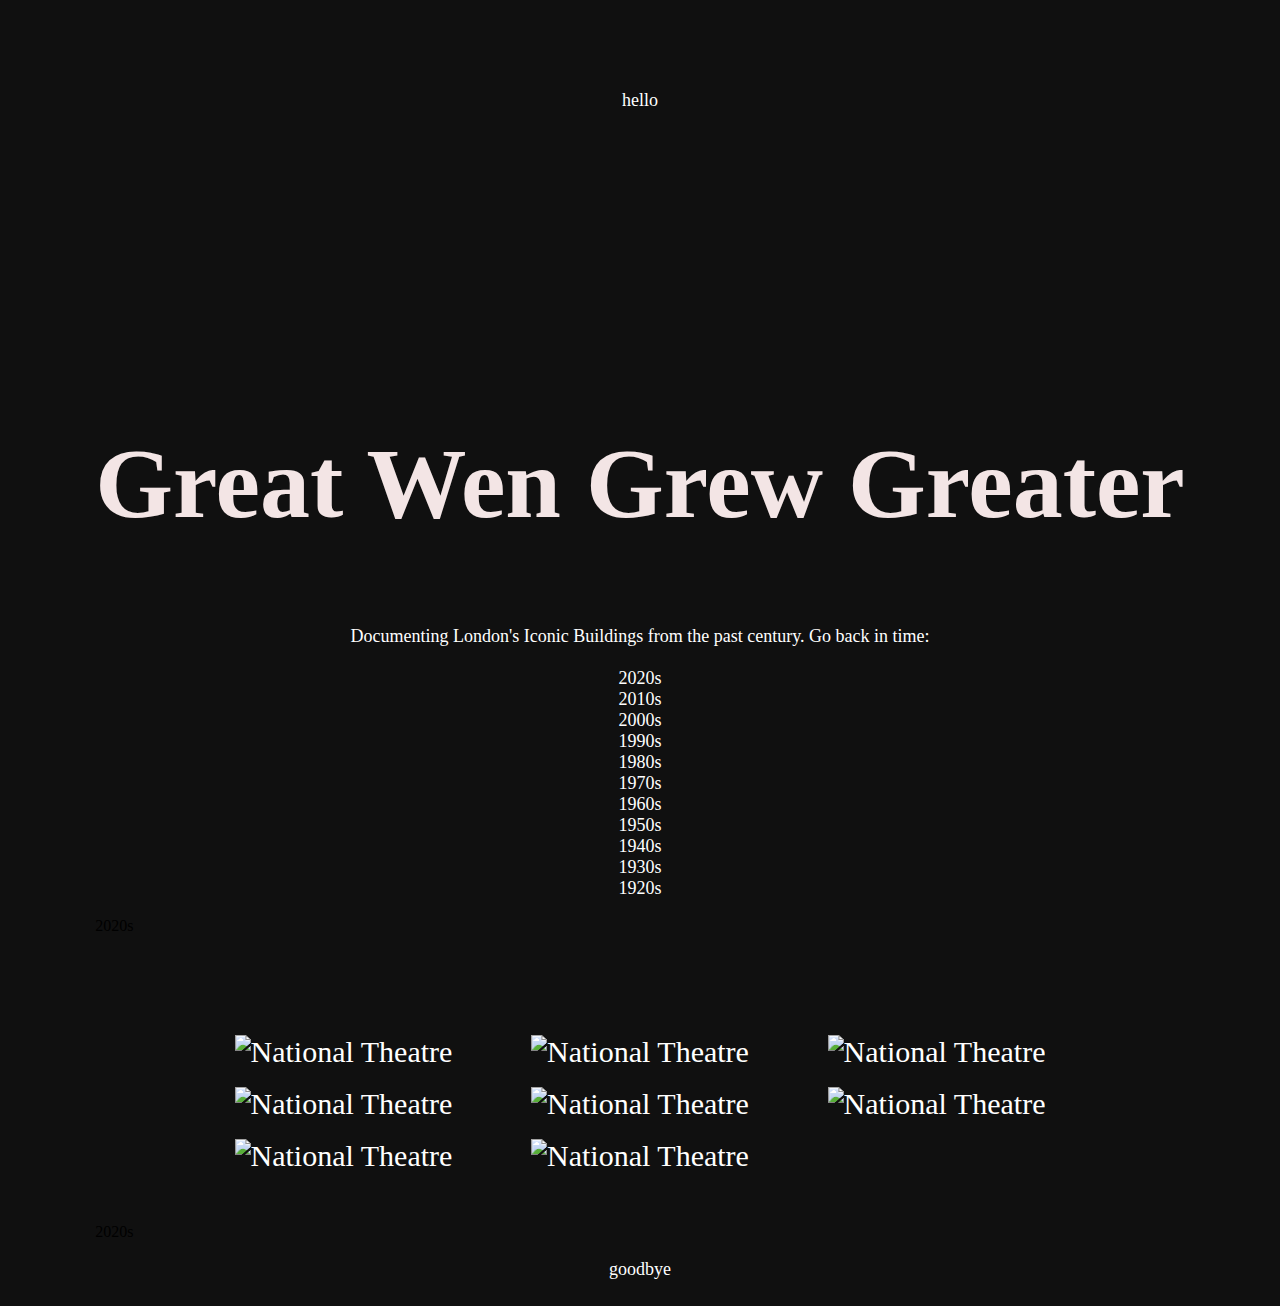
==== index.html @ 96a7c7dc "1" ====
<!DOCTYPE html>

<!-- Code -->
<html lang="en">
    <head>
        <meta charset="utf-8">
        <meta name="viewport" content="width=device-width, initial-scale=1.0">
        <title>GWGG</title>
        <link href="my-styles.css" rel="stylesheet" />
        <!--link rel="icon" href="/favicon.ico"-->
        <script src="C:\Users\kimbe\OneDrive\COMPUTATION\221013_F&C_Hobby Page\my-script.js"></script>
        <script>
            function myFunction() {
              document.getElementById("demo").innerHTML = "Paragraph changed.";
            }
        </script>
    </head>

    <header>
        <p>hello</p>
    </header>

    <body>

<!-- time -->
        <time>

        </time>

        
<!-- Heading -->
        <h1><br><br>Great Wen Grew Greater</h1>
        <p>Documenting London's Iconic Buildings from the past century.
        Go back in time: <br><br>
        <a href="#2020s">2020s</a><br>
        <a href="#2010s">2010s</a><br>
        <a href="#2000s">2000s</a><br>
        <a href="#1990s">1990s</a><br>
        <a href="#1980s">1980s</a><br>
        <a href="#1970s">1970s</a><br>
        <a href="#1960s">1960s</a><br>
        <a href="#1950s">1950s</a><br>
        <a href="#1940s">1940s</a><br>
        <a href="#1930s">1930s</a><br>
        <a href="#1920s">1920s</a></p>
            
<!-- 2020s Content -->
        <a id="2020s">2020s</a>
        <div class="building-gallery">
            <a href="https://www.dezeen.com/2014/10/06/brutalist-buildings-national-theatre-london-denys-lasdun/" target="_blank">
            <img src="https://static.dezeen.com/uploads/2014/10/National-Theatre-by-Denys-Lasdun_dezeen_468_7.jpg" alt="National Theatre" width=100%>
            </a>

            <a href="https://www.bbgreal.com/available-office/the-adelphi-john-adam-street/" target="_blank">
                <img src="https://images.loopnet.co.uk/i2/qEPAcLMzHsIhTRMl4iA9QnCvV-Ju_jMyHXHMXFx37-Q/112/image.jpg" alt="National Theatre" width=100%>
                </a>

            <a href="https://www.bbgreal.com/available-office/the-adelphi-john-adam-street/" target="_blank">
                <img src="https://www.kathmanduandbeyond.com/wp-content/uploads/2021/03/Barbican-Estate-London-Enlgand-43.jpg" alt="National Theatre" width=100%>
                </a>

            <a href="https://www.bbgreal.com/available-office/the-adelphi-john-adam-street/" target="_blank">
                <img src="https://rshp.com/assets/crops/4x3.eb64abaa.5710_n16752.jpg" alt="National Theatre" width=100%>
                </a>

            <a href="https://www.bbgreal.com/available-office/the-adelphi-john-adam-street/" target="_blank">
                <img src="https://www.themodernhouse.com/wp-content/uploads/2020/08/Rowley-Way-9-450x288.jpg" alt="National Theatre" width=100%>
                </a>

            <a href="https://www.bbgreal.com/available-office/the-adelphi-john-adam-street/" target="_blank">
                <img src="https://editphoto.net/wp-content/uploads/KingstonDrone-6-1.jpg" alt="National Theatre" width=100%>
                </a>

            <a href="https://www.bbgreal.com/available-office/the-adelphi-john-adam-street/" target="_blank">
                <img src="https://cdn.britannica.com/39/136939-050-4EFA1B8D/Tate-Modern-London.jpg" alt="National Theatre" width=100%>
                </a>

            <a href="https://www.bbgreal.com/available-office/the-adelphi-john-adam-street/" target="_blank">
                <img src="https://images.ctfassets.net/ghkmu4mofbog/2CrKgnQffIKtvtO9PAd4td/f43d8fe3ea2c0f3d514159ed2b7333ff/bloomberg_google_image.jpg?w=2000&h=1125&fl=progressive&q=50&fm=jpg" alt="National Theatre" width=100%>
                </a>

        </div>

<!-- 2020s Content -->
        <a id="2020s">2020s</a>


<!-- footer -->
        <footer>
            <p>goodbye</p>
        </footer>

    </body>
    
</html>
---- my-styles.css ----
body {
    background-color: rgb(16, 16, 16);
    min-height: 100vh; 
    display: grid;
    justify-content: center;
    align-content: start;
    padding-top: 4rem;
    border:white; border-width:50px;
  }
  
/* text configs */
  h1 {
    color: rgb(243, 229, 229);
    font-family: 'Times New Roman', Times, serif;
    font-size: 100px;
    text-align: center;
  }

  .building-gallery {
    width: 80%;
    margin: 100px auto 50px;
    display: grid;
    grid-template-columns: repeat(auto-fit, minmax(250px, 1fr));
    grid-gap: 18px;
    color: rgb(71, 89, 255);
    font-family: 'Times New Roman', Times, serif;
    font-size: 30px;
    text-align: center;
  }

  .building-gallery img{
    width: 100%;
    cursor:pointer
  }

  .building-gallery img:hover{
    transform: scale(0.95);
  }
  
  p {
    color: rgb(255, 255, 255);
    font-family: 'Times New Roman', Times, serif;
    font-size: 18px;
    text-align: center;
  }

 ol {
    color: rgb(255, 255, 255);
    font-family: s'Times New Roman', Times, serif;
    font-size: 15px;
    text-align: center;
    border:rgb(255, 255, 255)
  }

 
  /* classes */
  .description {
    background-color: tomato;
    color: white;
    border: 2px solid black;
    margin: 20px;
    padding: 20px;
  }

  /* hyperlinks */
  a:link {
    color: rgb(255, 255, 255);
    background-color: transparent;
    text-decoration: none;
  }
  
  a:visited {
    color: rgb(238, 255, 3);
    background-color: transparent;
    text-decoration: none;
  }
  
  a:hover {
    color: rgb(126, 126,126);
    background-color: transparent;
    text-decoration: underline;
  }
  
  a:active {
    color: rgb(126, 126, 126);
    background-color: transparent;
    text-decoration: underline;
  }
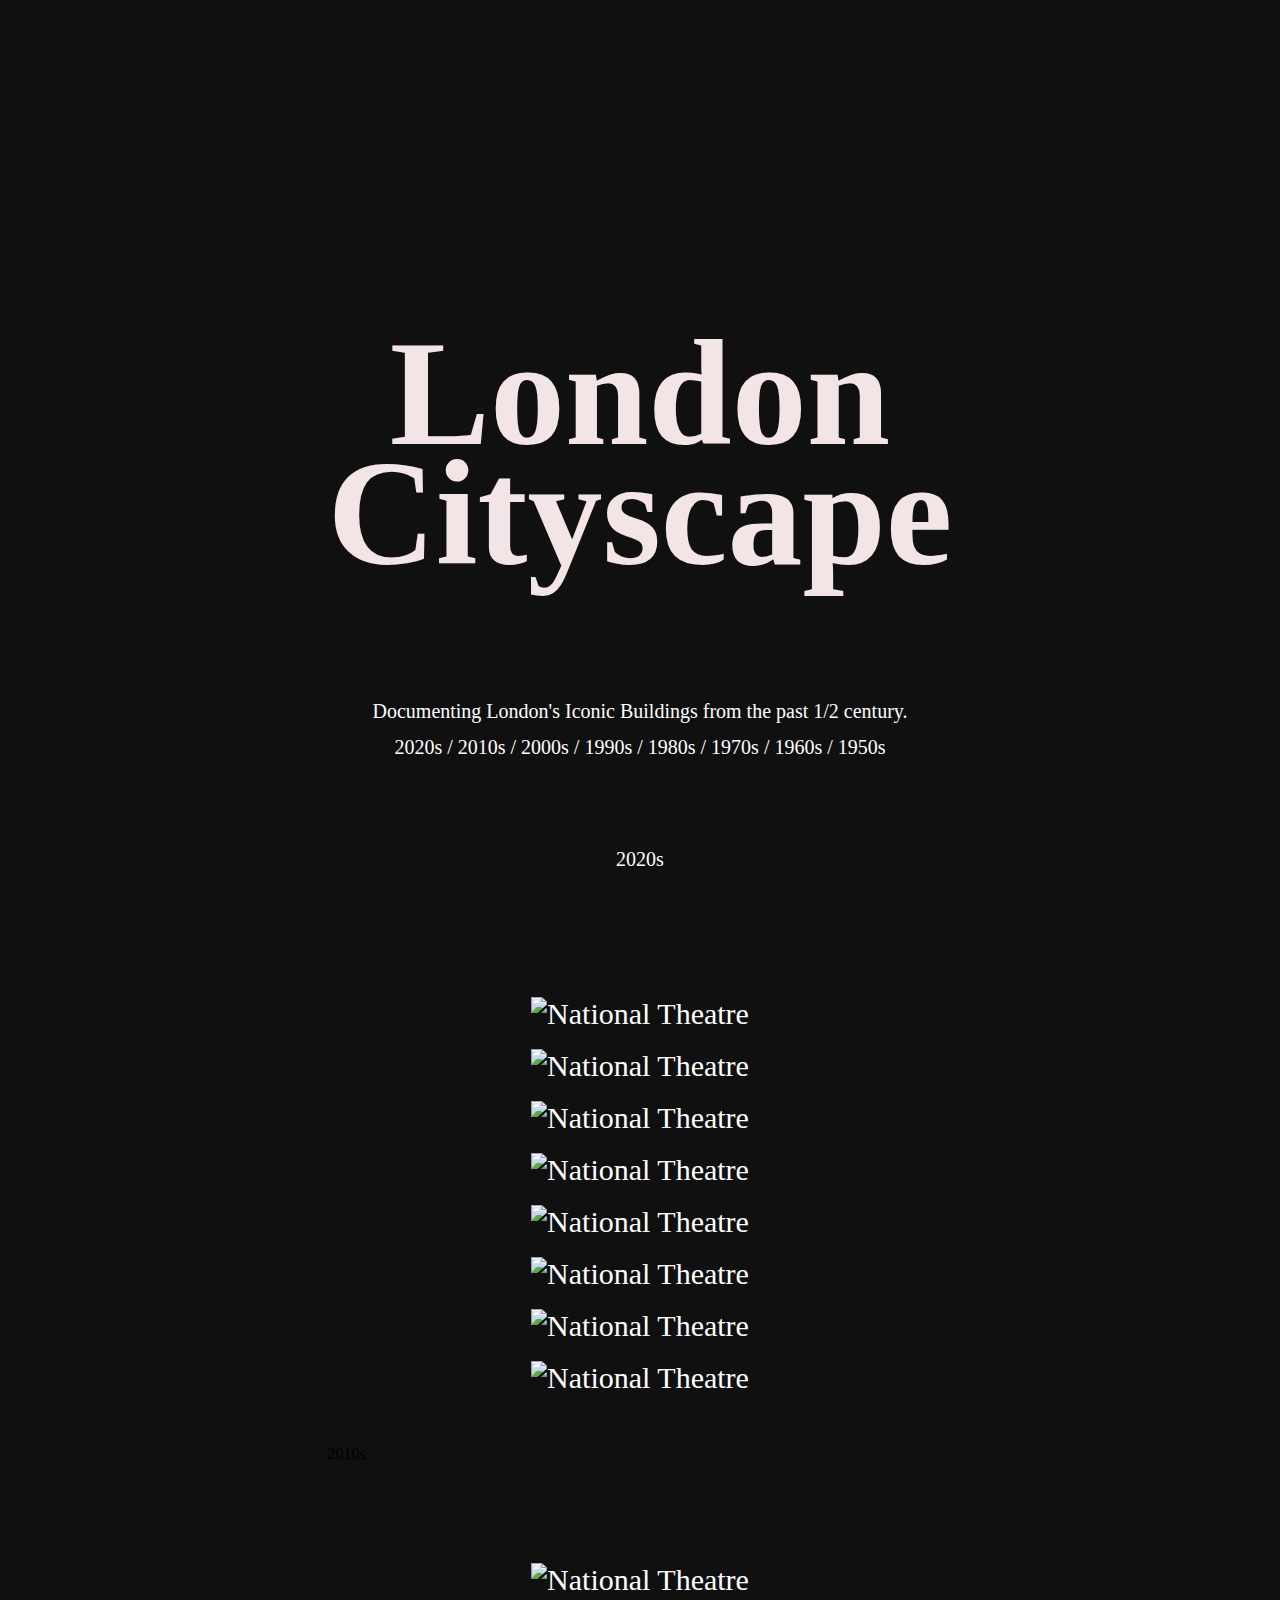
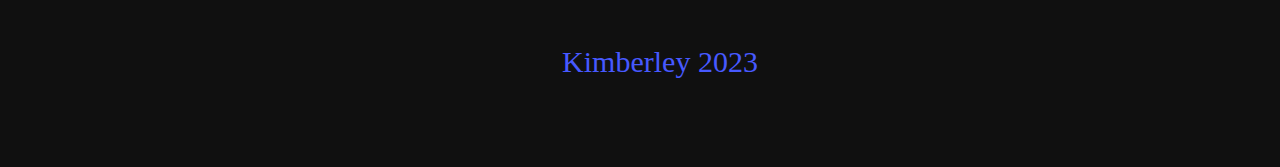
==== commit b5dc1cf0: "updates" ====
--- a/index.html
+++ b/index.html
@@ -8,44 +8,31 @@
         <title>GWGG</title>
         <link href="my-styles.css" rel="stylesheet" />
         <!--link rel="icon" href="/favicon.ico"-->
-        <script src="C:\Users\kimbe\OneDrive\COMPUTATION\221013_F&C_Hobby Page\my-script.js"></script>
-        <script>
-            function myFunction() {
-              document.getElementById("demo").innerHTML = "Paragraph changed.";
-            }
-        </script>
     </head>
-
-    <header>
-        <p>hello</p>
-    </header>
 
     <body>
 
 <!-- time -->
-        <time>
+    <div class="datetime">
+    <div class="time"></div>
+    <div class="date"></div>
+    </div>
+    </p>
 
-        </time>
-
-        
 <!-- Heading -->
-        <h1><br><br>Great Wen Grew Greater</h1>
-        <p>Documenting London's Iconic Buildings from the past century.
-        Go back in time: <br><br>
-        <a href="#2020s">2020s</a><br>
-        <a href="#2010s">2010s</a><br>
-        <a href="#2000s">2000s</a><br>
-        <a href="#1990s">1990s</a><br>
-        <a href="#1980s">1980s</a><br>
-        <a href="#1970s">1970s</a><br>
-        <a href="#1960s">1960s</a><br>
-        <a href="#1950s">1950s</a><br>
-        <a href="#1940s">1940s</a><br>
-        <a href="#1930s">1930s</a><br>
-        <a href="#1920s">1920s</a></p>
+        <h1><br>London <br>Cityscape</h1>
+        <p>Documenting London's Iconic Buildings from the past 1/2 century. <br>
+        <a href="#2020s">2020s / </a>
+        <a href="#2010s">2010s / </a>
+        <a href="#2000s">2000s / </a>
+        <a href="#1990s">1990s / </a>
+        <a href="#1980s">1980s / </a>
+        <a href="#1970s">1970s / </a>
+        <a href="#1960s">1960s / </a>
+        <a href="#1950s">1950s</a></p>
             
 <!-- 2020s Content -->
-        <a id="2020s">2020s</a>
+        <p><br><a id="2020s">2020s</a></p>
         <div class="building-gallery">
             <a href="https://www.dezeen.com/2014/10/06/brutalist-buildings-national-theatre-london-denys-lasdun/" target="_blank">
             <img src="https://static.dezeen.com/uploads/2014/10/National-Theatre-by-Denys-Lasdun_dezeen_468_7.jpg" alt="National Theatre" width=100%>
@@ -81,13 +68,19 @@
 
         </div>
 
-<!-- 2020s Content -->
-        <a id="2020s">2020s</a>
 
+<!-- 2010s Content -->
+        <p1><a id="2010s">2010s</a></p1>
+        <div class="building-gallery">
+            <a href="https://www.dezeen.com/2014/10/06/brutalist-buildings-national-theatre-london-denys-lasdun/" target="_blank">
+            <img src="https://static.dezeen.com/uploads/2014/10/National-Theatre-by-Denys-Lasdun_dezeen_468_7.jpg" alt="National Theatre" width=100%>
+            </a>
 
+        <script src="C:\Users\kimbe\Documents\GitHub\architecture-hobby-page\my-script.js"></script>
+        
 <!-- footer -->
         <footer>
-            <p>goodbye</p>
+            <ol>Kimberley 2023</ol>
         </footer>
 
     </body>
--- a/my-styles.css
+++ b/my-styles.css
@@ -12,8 +12,9 @@
   h1 {
     color: rgb(243, 229, 229);
     font-family: 'Times New Roman', Times, serif;
-    font-size: 100px;
+    font-size: 150px;
     text-align: center;
+    line-height: 80%;
   }
 
   .building-gallery {
@@ -40,16 +41,16 @@
   p {
     color: rgb(255, 255, 255);
     font-family: 'Times New Roman', Times, serif;
+    font-size: 20px;
+    text-align: center;
+    line-height: 180%
+  }
+
+  .p2 {
+    color: rgb(255, 255, 255);
+    font-family: 'Times New Roman', Times, serif;
     font-size: 18px;
     text-align: center;
-  }
-
- ol {
-    color: rgb(255, 255, 255);
-    font-family: s'Times New Roman', Times, serif;
-    font-size: 15px;
-    text-align: center;
-    border:rgb(255, 255, 255)
   }
 
  
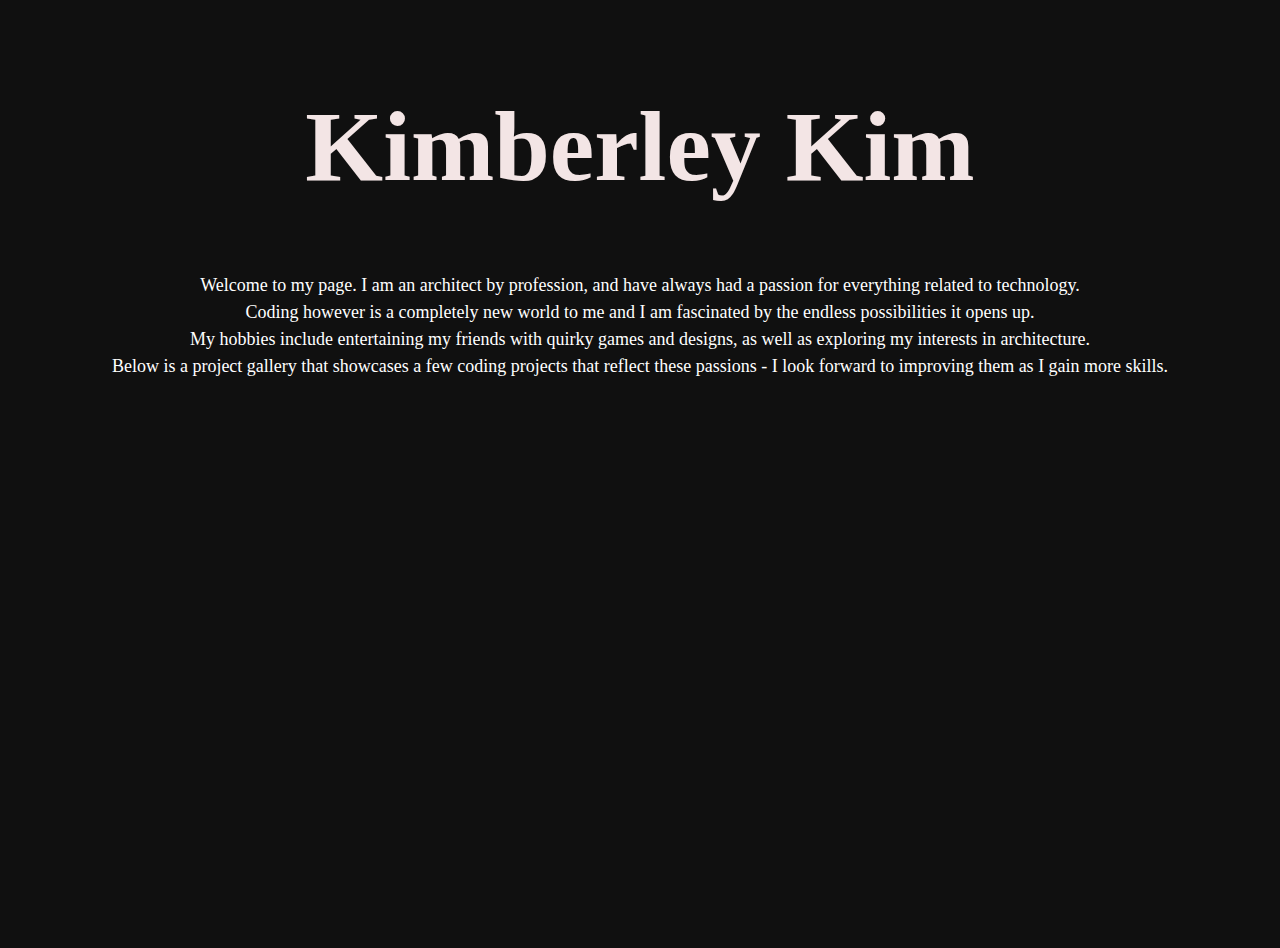
==== commit da3ca566: "new html files added" ====
--- a/index.html
+++ b/index.html
@@ -1,88 +1,28 @@
 <!DOCTYPE html>
 
-<!-- Code -->
 <html lang="en">
     <head>
         <meta charset="utf-8">
         <meta name="viewport" content="width=device-width, initial-scale=1.0">
-        <title>GWGG</title>
+        <title>kimberleykim</title>
         <link href="my-styles.css" rel="stylesheet" />
         <!--link rel="icon" href="/favicon.ico"-->
     </head>
 
     <body>
+        <h1>Kimberley Kim</h1>
+        <p>Welcome to my page. I am an architect by profession, and have always had a passion for everything related to technology. <br>
+            Coding however is a completely new world to me and I am fascinated by the endless possibilities it opens up. <br>
+            My hobbies include entertaining my friends with quirky games and designs, as well as exploring my interests in architecture. <br>
+            Below is a project gallery that showcases a few coding projects that reflect these passions - I look forward to improving them as I gain more skills. </p>
 
-<!-- time -->
-    <div class="datetime">
-    <div class="time"></div>
-    <div class="date"></div>
-    </div>
-    </p>
-
-<!-- Heading -->
-        <h1><br>London <br>Cityscape</h1>
-        <p>Documenting London's Iconic Buildings from the past 1/2 century. <br>
-        <a href="#2020s">2020s / </a>
-        <a href="#2010s">2010s / </a>
-        <a href="#2000s">2000s / </a>
-        <a href="#1990s">1990s / </a>
-        <a href="#1980s">1980s / </a>
-        <a href="#1970s">1970s / </a>
-        <a href="#1960s">1960s / </a>
-        <a href="#1950s">1950s</a></p>
-            
-<!-- 2020s Content -->
-        <p><br><a id="2020s">2020s</a></p>
-        <div class="building-gallery">
-            <a href="https://www.dezeen.com/2014/10/06/brutalist-buildings-national-theatre-london-denys-lasdun/" target="_blank">
-            <img src="https://static.dezeen.com/uploads/2014/10/National-Theatre-by-Denys-Lasdun_dezeen_468_7.jpg" alt="National Theatre" width=100%>
-            </a>
-
-            <a href="https://www.bbgreal.com/available-office/the-adelphi-john-adam-street/" target="_blank">
-                <img src="https://images.loopnet.co.uk/i2/qEPAcLMzHsIhTRMl4iA9QnCvV-Ju_jMyHXHMXFx37-Q/112/image.jpg" alt="National Theatre" width=100%>
-                </a>
-
-            <a href="https://www.bbgreal.com/available-office/the-adelphi-john-adam-street/" target="_blank">
-                <img src="https://www.kathmanduandbeyond.com/wp-content/uploads/2021/03/Barbican-Estate-London-Enlgand-43.jpg" alt="National Theatre" width=100%>
-                </a>
-
-            <a href="https://www.bbgreal.com/available-office/the-adelphi-john-adam-street/" target="_blank">
-                <img src="https://rshp.com/assets/crops/4x3.eb64abaa.5710_n16752.jpg" alt="National Theatre" width=100%>
-                </a>
-
-            <a href="https://www.bbgreal.com/available-office/the-adelphi-john-adam-street/" target="_blank">
-                <img src="https://www.themodernhouse.com/wp-content/uploads/2020/08/Rowley-Way-9-450x288.jpg" alt="National Theatre" width=100%>
-                </a>
-
-            <a href="https://www.bbgreal.com/available-office/the-adelphi-john-adam-street/" target="_blank">
-                <img src="https://editphoto.net/wp-content/uploads/KingstonDrone-6-1.jpg" alt="National Theatre" width=100%>
-                </a>
-
-            <a href="https://www.bbgreal.com/available-office/the-adelphi-john-adam-street/" target="_blank">
-                <img src="https://cdn.britannica.com/39/136939-050-4EFA1B8D/Tate-Modern-London.jpg" alt="National Theatre" width=100%>
-                </a>
-
-            <a href="https://www.bbgreal.com/available-office/the-adelphi-john-adam-street/" target="_blank">
-                <img src="https://images.ctfassets.net/ghkmu4mofbog/2CrKgnQffIKtvtO9PAd4td/f43d8fe3ea2c0f3d514159ed2b7333ff/bloomberg_google_image.jpg?w=2000&h=1125&fl=progressive&q=50&fm=jpg" alt="National Theatre" width=100%>
-                </a>
-
+        <!-- Project Gallery -->
+        <div class="box">
+            <div><a href="hobbypage.html" target="_blank"><img scr="images/PJ01.png"></a></div>
+            <div><a href="monkeydodge.html" target="_blank"><img scr="images/PJ02_static.jpg"></a></div>
+            <div><a href="moreaboutkimberley.html" target="_blank"><img scr="images/PJ03_static.jpg"></a></div>
+            </div>
         </div>
 
+        
 
-<!-- 2010s Content -->
-        <p1><a id="2010s">2010s</a></p1>
-        <div class="building-gallery">
-            <a href="https://www.dezeen.com/2014/10/06/brutalist-buildings-national-theatre-london-denys-lasdun/" target="_blank">
-            <img src="https://static.dezeen.com/uploads/2014/10/National-Theatre-by-Denys-Lasdun_dezeen_468_7.jpg" alt="National Theatre" width=100%>
-            </a>
-
-        <script src="C:\Users\kimbe\Documents\GitHub\architecture-hobby-page\my-script.js"></script>
-        
-<!-- footer -->
-        <footer>
-            <ol>Kimberley 2023</ol>
-        </footer>
-
-    </body>
-    
-</html>--- a/my-styles.css
+++ b/my-styles.css
@@ -4,15 +4,14 @@
     display: grid;
     justify-content: center;
     align-content: start;
-    padding-top: 4rem;
-    border:white; border-width:50px;
+    padding-top: 2rem;
   }
   
 /* text configs */
   h1 {
     color: rgb(243, 229, 229);
     font-family: 'Times New Roman', Times, serif;
-    font-size: 150px;
+    font-size: 100px;
     text-align: center;
     line-height: 80%;
   }
@@ -41,9 +40,9 @@
   p {
     color: rgb(255, 255, 255);
     font-family: 'Times New Roman', Times, serif;
-    font-size: 20px;
+    font-size: 18px;
     text-align: center;
-    line-height: 180%
+    line-height: 150%
   }
 
   .p2 {
@@ -63,7 +62,19 @@
     padding: 20px;
   }
 
-  /* hyperlinks */
+  /* Project Gallery Flexbox */
+  .box {
+    display:flex;
+    align-items: center;
+    justify-content: center;
+    height: 200px;
+    flex-wrap: wrap;
+    flex-flow: row wrap;
+    row-gap: 10px;
+    column-gap: 10em;
+  }
+
+  /* Hyperlinks */
   a:link {
     color: rgb(255, 255, 255);
     background-color: transparent;
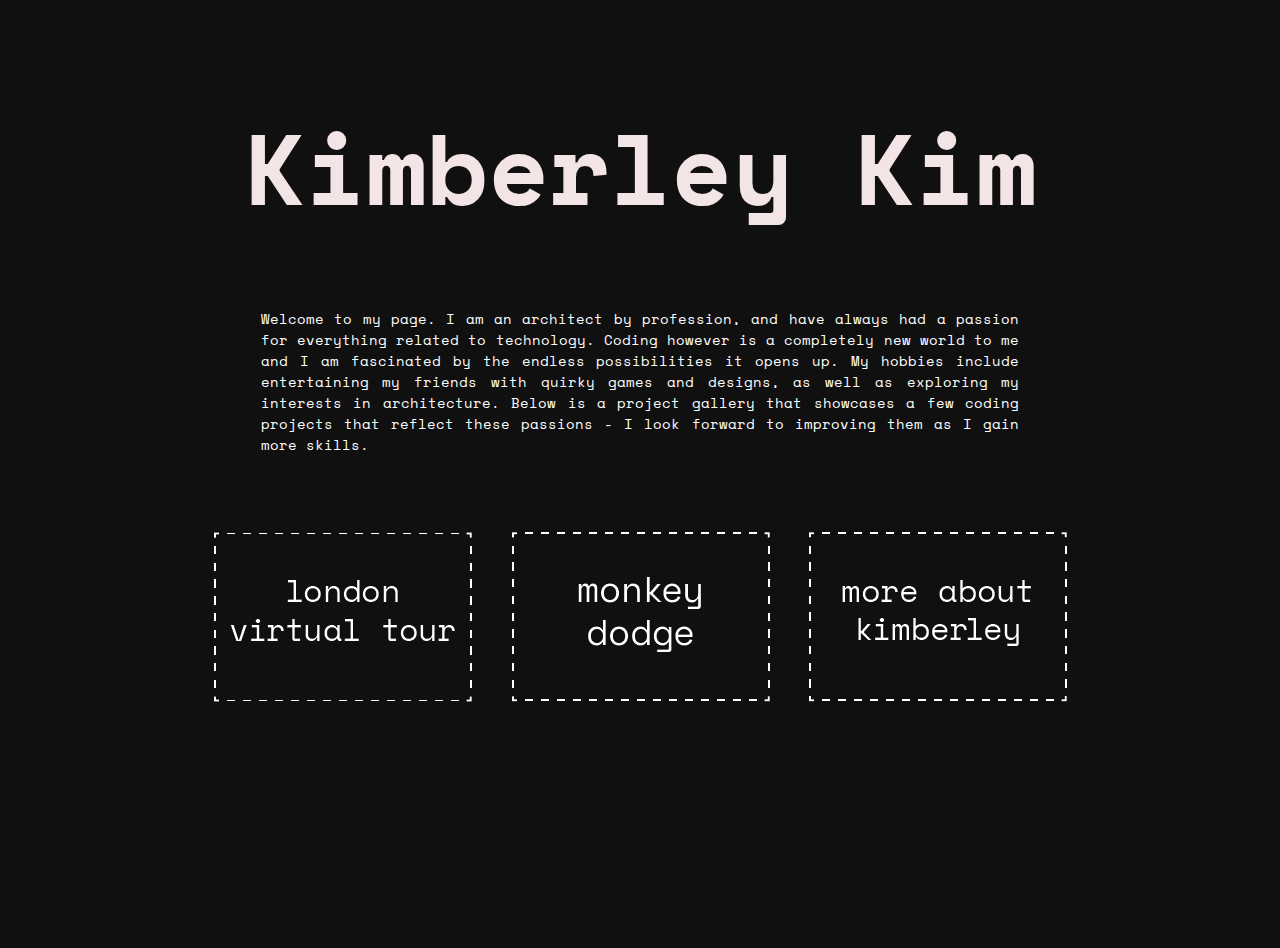
==== commit b293a935: "230114 updates" ====
--- a/index.html
+++ b/index.html
@@ -7,22 +7,52 @@
         <title>kimberleykim</title>
         <link href="my-styles.css" rel="stylesheet" />
         <!--link rel="icon" href="/favicon.ico"-->
+        <link rel="preconnect" href="https://fonts.googleapis.com">
+        <link rel="preconnect" href="https://fonts.gstatic.com" crossorigin>
+        <link href="https://fonts.googleapis.com/css2?family=Space+Mono:ital,wght@0,400;0,700;1,400;1,700&display=swap" rel="stylesheet">
     </head>
 
     <body>
         <h1>Kimberley Kim</h1>
-        <p>Welcome to my page. I am an architect by profession, and have always had a passion for everything related to technology. <br>
-            Coding however is a completely new world to me and I am fascinated by the endless possibilities it opens up. <br>
-            My hobbies include entertaining my friends with quirky games and designs, as well as exploring my interests in architecture. <br>
-            Below is a project gallery that showcases a few coding projects that reflect these passions - I look forward to improving them as I gain more skills. </p>
+        <p>Welcome to my page. I am an architect by profession, and have always had a passion for everything related to technology.
+            Coding however is a completely new world to me and I am fascinated by the endless possibilities it opens up.
+            My hobbies include entertaining my friends with quirky games and designs, as well as exploring my interests in architecture.
+            Below is a project gallery that showcases a few coding projects that reflect these passions - I look forward to improving them as I gain more skills. </p?
 
         <!-- Project Gallery -->
-        <div class="box">
-            <div><a href="hobbypage.html" target="_blank"><img scr="images/PJ01.png"></a></div>
-            <div><a href="monkeydodge.html" target="_blank"><img scr="images/PJ02_static.jpg"></a></div>
-            <div><a href="moreaboutkimberley.html" target="_blank"><img scr="images/PJ03_static.jpg"></a></div>
+        <div class="project-gallery">
+            <div class="project">
+                <div class="projecthobby">
+                <a href="hobbypage.html" target="_blank">
+                <img src="images/PJ-04.png">
+                <img src="images/PJ-03.png" class="hover_img"></a></div></div>
+            
+            <div class="project">
+                <div class="projectmonkey">
+                <a href="monkeydodge.html" target="_blank">
+                <img src="images/PJ-02.png">
+                <img src="images/PJ-01.png" class="hover_img"></a></div></div>
+
+            <div class="project">
+                <div class="projectabout">
+                <a href="moreaboutkimberley.html" target="_blank">
+                <img src="images/PJ-06.png">
+                <img src="images/PJ-05.png" class="hover_img"></a></div></div>
+
+        </div>
+
+    
+        <footer>
+        <!-- time -->
+        <p><div class="datetime">
+            <div class="time"></div>
+            <div class="date"></div>
             </div>
-        </div>
+            </p>
+
+            <script src="C:\Users\kimbe\Documents\GitHub\architecture-hobby-page\my-script.js"></script>
+            
+        </footer>
 
         
 
--- a/my-styles.css
+++ b/my-styles.css
@@ -7,15 +7,105 @@
     padding-top: 2rem;
   }
   
-/* text configs */
+/* Text Configs */
   h1 {
     color: rgb(243, 229, 229);
-    font-family: 'Times New Roman', Times, serif;
+    font-family: 'Space Mono', monospace;
     font-size: 100px;
     text-align: center;
-    line-height: 80%;
+    line-height: 120%;
   }
 
+  p {
+    color: rgb(255, 255, 255);
+    font-family: 'Space Mono', monospace;
+    font-size: 14px;
+    text-align: center;
+    line-height: 150%;
+    padding-left: 20%;
+    padding-right: 20%;
+    text-align: justify;
+    display:block
+  }
+
+  .p2 {
+    color: rgb(255, 255, 255);
+    font-family: 'Space Mono', monospace;
+    font-size: 18px;
+    text-align: center;
+  }
+
+  .description {
+    background-color: tomato;
+    color: white;
+    border: 2px solid black;
+    margin: 20px;
+    padding: 20px;
+  }
+
+  
+  /* Hyperlink Settings */
+  a:link {
+      color: rgb(255, 255, 255);
+      background-color: transparent;
+      text-decoration: none;
+    }
+    
+  a:visited {
+      color: rgb(255, 238, 0);
+      background-color: transparent;
+      text-decoration: none;
+    }
+    
+  a:hover {
+      color: rgb(126, 126,126);
+      background-color: transparent;
+      text-decoration: underline;
+    }
+    
+  a:active {
+      color: rgb(126, 126, 126);
+      background-color: transparent;
+      text-decoration: underline;
+    } 
+
+  /* Project Gallery Flexbox */
+  .project-gallery {
+    display:flex;
+    align-items: center;
+    justify-content: center;
+    height: 300px;
+    flex-wrap: wrap;
+    flex-flow: row wrap;
+    row-gap: 10px;
+    column-gap: 0.8em;
+  }
+
+  .project:hover {
+    transform: translateY(0px);
+  }
+
+  .hover_img {
+    position: absolute;
+    top: 0;
+    left: 0;
+    display: none;
+    }
+
+  .projecthobby:hover .hover_img {
+    display: inline;
+  }
+  
+  .projectmonkey:hover .hover_img {
+    display: inline;
+  }
+
+  .projectabout:hover .hover_img {
+    display: inline;
+  }
+
+
+  /* London Virtual Tour */
   .building-gallery {
     width: 80%;
     margin: 100px auto 50px;
@@ -23,7 +113,7 @@
     grid-template-columns: repeat(auto-fit, minmax(250px, 1fr));
     grid-gap: 18px;
     color: rgb(71, 89, 255);
-    font-family: 'Times New Roman', Times, serif;
+    font-family: 'Space Mono', monospace;
     font-size: 30px;
     text-align: center;
   }
@@ -35,68 +125,6 @@
 
   .building-gallery img:hover{
     transform: scale(0.95);
-  }
-  
-  p {
-    color: rgb(255, 255, 255);
-    font-family: 'Times New Roman', Times, serif;
-    font-size: 18px;
-    text-align: center;
-    line-height: 150%
-  }
-
-  .p2 {
-    color: rgb(255, 255, 255);
-    font-family: 'Times New Roman', Times, serif;
-    font-size: 18px;
-    text-align: center;
-  }
-
- 
-  /* classes */
-  .description {
-    background-color: tomato;
-    color: white;
-    border: 2px solid black;
-    margin: 20px;
-    padding: 20px;
-  }
-
-  /* Project Gallery Flexbox */
-  .box {
-    display:flex;
-    align-items: center;
-    justify-content: center;
-    height: 200px;
-    flex-wrap: wrap;
-    flex-flow: row wrap;
-    row-gap: 10px;
-    column-gap: 10em;
-  }
-
-  /* Hyperlinks */
-  a:link {
-    color: rgb(255, 255, 255);
-    background-color: transparent;
-    text-decoration: none;
-  }
-  
-  a:visited {
-    color: rgb(238, 255, 3);
-    background-color: transparent;
-    text-decoration: none;
-  }
-  
-  a:hover {
-    color: rgb(126, 126,126);
-    background-color: transparent;
-    text-decoration: underline;
-  }
-  
-  a:active {
-    color: rgb(126, 126, 126);
-    background-color: transparent;
-    text-decoration: underline;
-  } 
+  }  
 
   
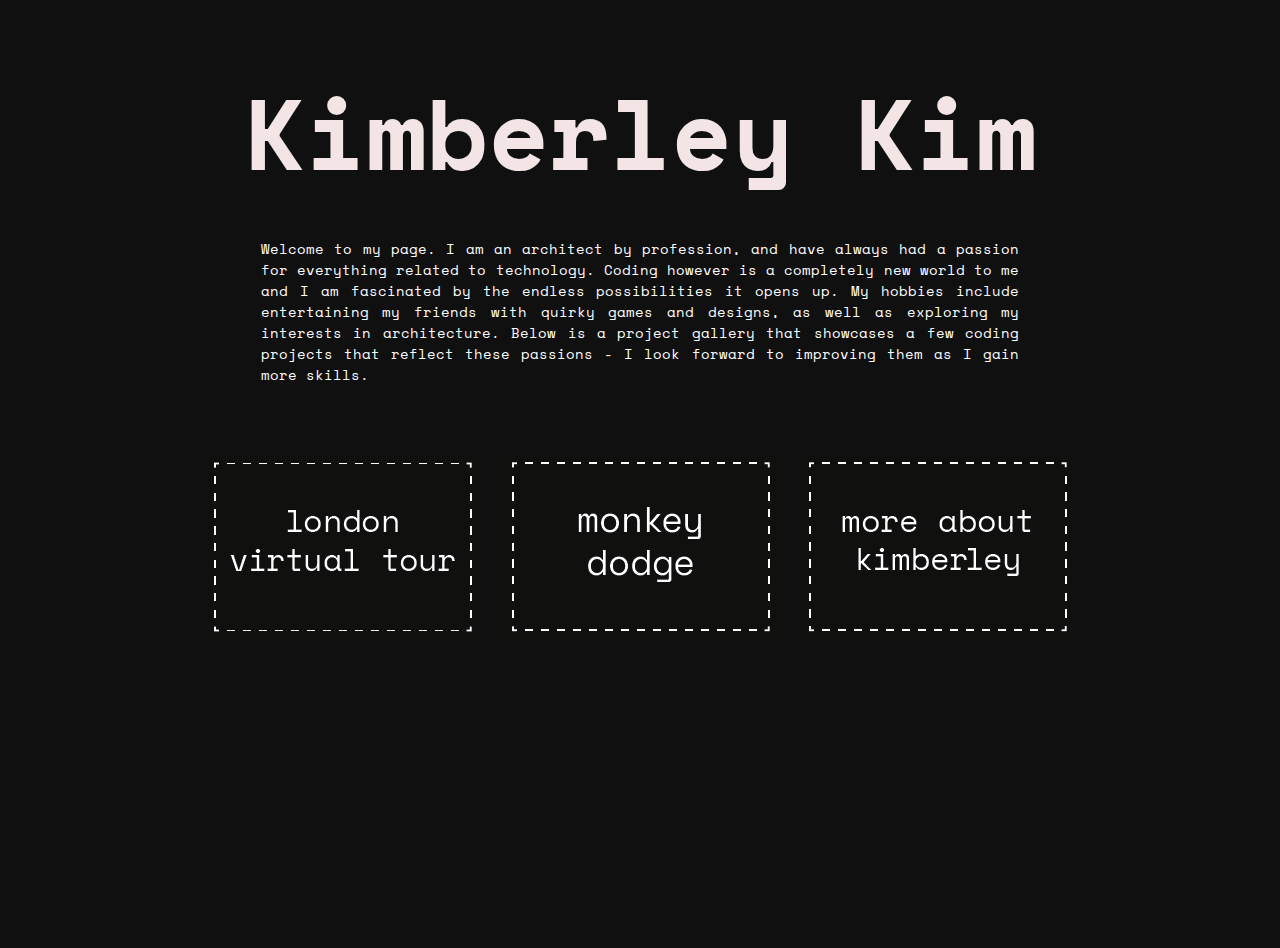
==== commit 1cfb3c39: "media query test" ====
--- a/index.html
+++ b/index.html
@@ -17,25 +17,25 @@
         <p>Welcome to my page. I am an architect by profession, and have always had a passion for everything related to technology.
             Coding however is a completely new world to me and I am fascinated by the endless possibilities it opens up.
             My hobbies include entertaining my friends with quirky games and designs, as well as exploring my interests in architecture.
-            Below is a project gallery that showcases a few coding projects that reflect these passions - I look forward to improving them as I gain more skills. </p?
+            Below is a project gallery that showcases a few coding projects that reflect these passions - I look forward to improving them as I gain more skills. </p>
 
         <!-- Project Gallery -->
         <div class="project-gallery">
             <div class="project">
                 <div class="projecthobby">
-                <a href="hobbypage.html" target="_blank">
+                <a href="hobbypage.html" target="_self">
                 <img src="images/PJ-04.png">
                 <img src="images/PJ-03.png" class="hover_img"></a></div></div>
             
             <div class="project">
                 <div class="projectmonkey">
-                <a href="monkeydodge.html" target="_blank">
+                <a href="monkeydodge.html" target="_self">
                 <img src="images/PJ-02.png">
                 <img src="images/PJ-01.png" class="hover_img"></a></div></div>
 
             <div class="project">
                 <div class="projectabout">
-                <a href="moreaboutkimberley.html" target="_blank">
+                <a href="moreaboutkimberley.html" target="_self">
                 <img src="images/PJ-06.png">
                 <img src="images/PJ-05.png" class="hover_img"></a></div></div>
 
--- a/my-styles.css
+++ b/my-styles.css
@@ -13,7 +13,7 @@
     font-family: 'Space Mono', monospace;
     font-size: 100px;
     text-align: center;
-    line-height: 120%;
+    line-height: 50%;
   }
 
   p {
@@ -127,4 +127,9 @@
     transform: scale(0.95);
   }  
 
-  
+  /* Media Queries */
+  @media (max-width: 480px) {
+    h1 {
+      font-size: 60px;
+    }
+  }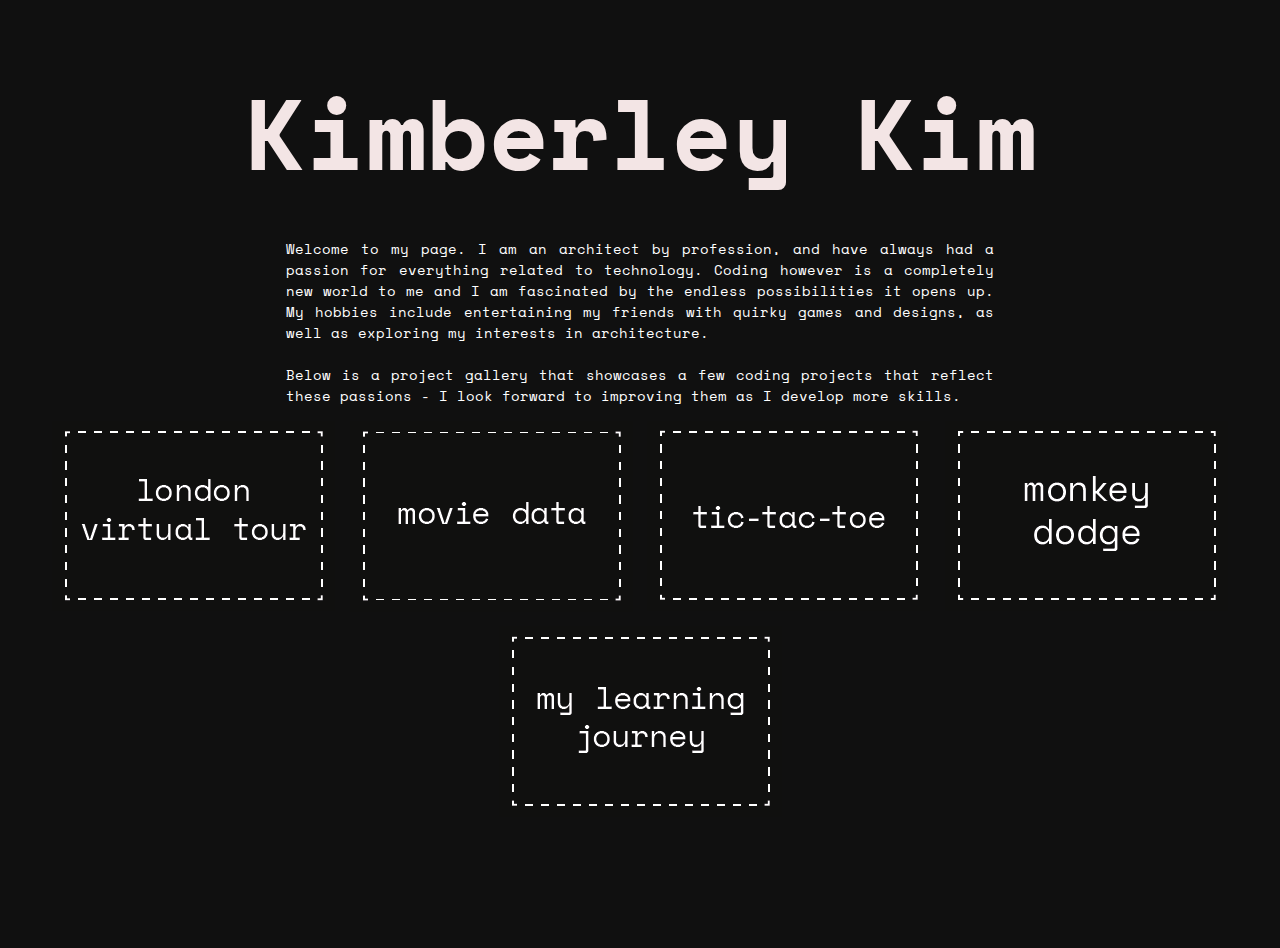
==== commit c4c0e856: "new html pages" ====
--- a/index.html
+++ b/index.html
@@ -16,28 +16,40 @@
         <h1>Kimberley Kim</h1>
         <p>Welcome to my page. I am an architect by profession, and have always had a passion for everything related to technology.
             Coding however is a completely new world to me and I am fascinated by the endless possibilities it opens up.
-            My hobbies include entertaining my friends with quirky games and designs, as well as exploring my interests in architecture.
-            Below is a project gallery that showcases a few coding projects that reflect these passions - I look forward to improving them as I gain more skills. </p>
+            My hobbies include entertaining my friends with quirky games and designs, as well as exploring my interests in architecture.<br><br>
+            Below is a project gallery that showcases a few coding projects that reflect these passions - I look forward to improving them as I develop more skills. </p>
 
         <!-- Project Gallery -->
         <div class="project-gallery">
             <div class="project">
                 <div class="projecthobby">
                 <a href="hobbypage.html" target="_self">
+                <img src="images/PJ-02.png">
+                <img src="images/PJ-01.png" class="hover_img"></a></div></div>
+
+            <div class="project">
+                <div class="projectmoviedata">
+                <a href="moviedata.html" target="_self">
                 <img src="images/PJ-04.png">
                 <img src="images/PJ-03.png" class="hover_img"></a></div></div>
+
+            <div class="project">
+                <div class="projecttictactoe">
+                <a href="tictactoe.html" target="_self">
+                <img src="images/PJ-06.png">
+                <img src="images/PJ-05.png" class="hover_img"></a></div></div>
             
             <div class="project">
                 <div class="projectmonkey">
                 <a href="monkeydodge.html" target="_self">
-                <img src="images/PJ-02.png">
-                <img src="images/PJ-01.png" class="hover_img"></a></div></div>
+                <img src="images/PJ-08.png">
+                <img src="images/PJ-07.png" class="hover_img"></a></div></div>
 
             <div class="project">
-                <div class="projectabout">
-                <a href="moreaboutkimberley.html" target="_self">
-                <img src="images/PJ-06.png">
-                <img src="images/PJ-05.png" class="hover_img"></a></div></div>
+                <div class="projectlearning">
+                <a href="learningjourney.html" target="_self">
+                <img src="images/PJ-12.png">
+                <img src="images/PJ-01.png" class="hover_img"></a></div></div>
 
         </div>
 
--- a/my-styles.css
+++ b/my-styles.css
@@ -22,8 +22,8 @@
     font-size: 14px;
     text-align: center;
     line-height: 150%;
-    padding-left: 20%;
-    padding-right: 20%;
+    padding-left: 22%;
+    padding-right: 22%;
     text-align: justify;
     display:block
   }
@@ -33,6 +33,11 @@
     font-family: 'Space Mono', monospace;
     font-size: 18px;
     text-align: center;
+    line-height: 150%;
+    padding-left: 22%;
+    padding-right: 22%;
+    text-align: justify;
+    display:block
   }
 
   .description {
@@ -130,6 +135,6 @@
   /* Media Queries */
   @media (max-width: 480px) {
     h1 {
-      font-size: 60px;
+      font-size: 50px;
     }
   }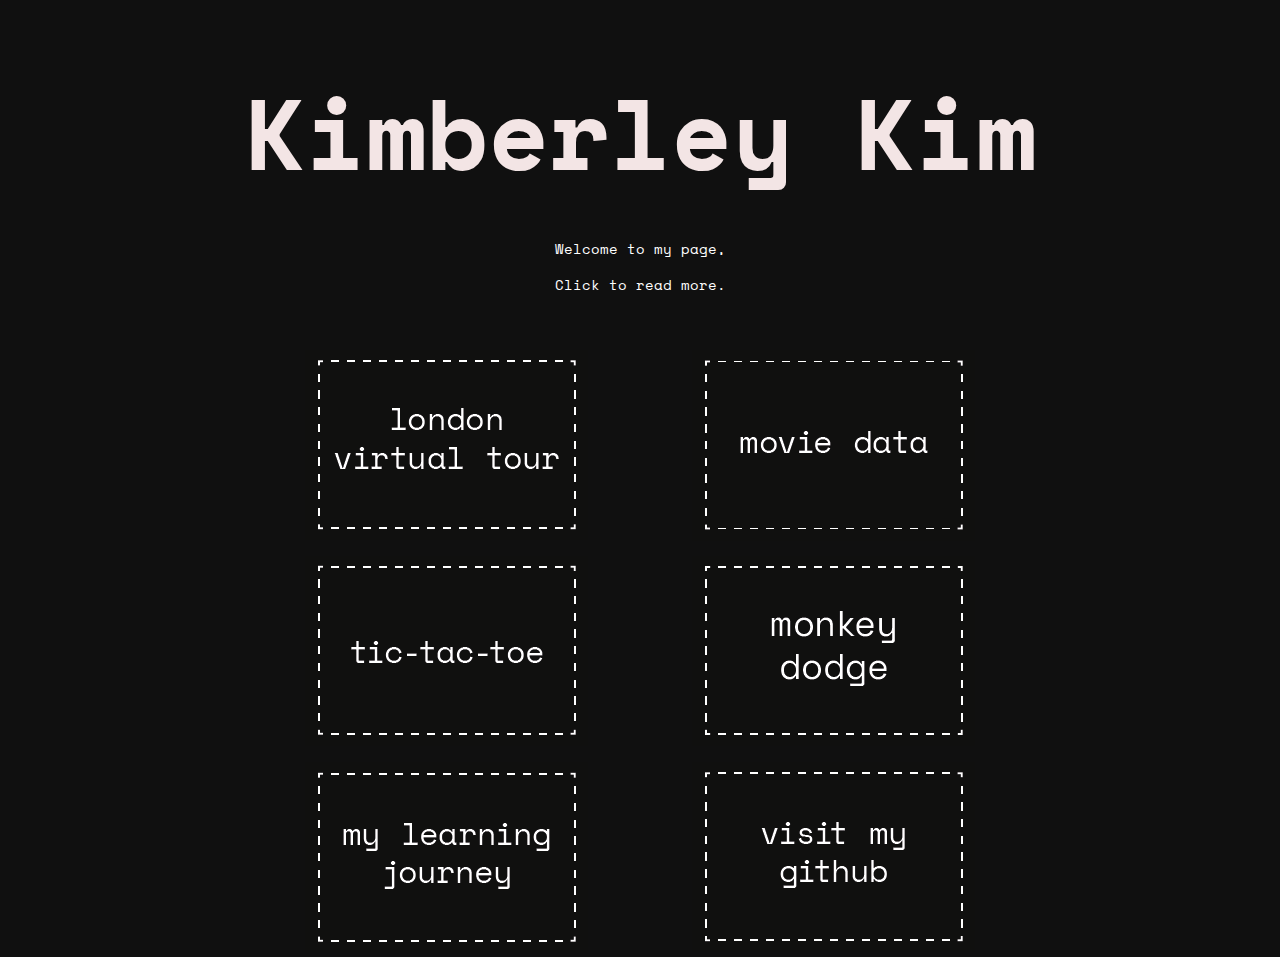
==== commit edb060de: "read more function" ====
--- a/index.html
+++ b/index.html
@@ -14,10 +14,14 @@
 
     <body>
         <h1>Kimberley Kim</h1>
-        <p>Welcome to my page. I am an architect by profession, and have always had a passion for everything related to technology.
+        <p class="intro">Welcome to my page,
+        <span class="intromore">
+        I am an architect by profession, and have always had a passion for everything related to technology.
             Coding however is a completely new world to me and I am fascinated by the endless possibilities it opens up.
             My hobbies include entertaining my friends with quirky games and designs, as well as exploring my interests in architecture.<br><br>
-            Below is a project gallery that showcases a few coding projects that reflect these passions - I look forward to improving them as I develop more skills. </p>
+            Below is a project gallery that showcases a few coding projects that reflect these passions - I look forward to improving them as I develop more skills. </span></p>
+            <button class="readmorebutton">Click to read more. </button>
+            <br><br><br>
 
         <!-- Project Gallery -->
         <div class="project-gallery">
@@ -49,7 +53,13 @@
                 <div class="projectlearning">
                 <a href="learningjourney.html" target="_self">
                 <img src="images/PJ-12.png">
-                <img src="images/PJ-01.png" class="hover_img"></a></div></div>
+                <img src="images/PJ-09.png" class="hover_img"></a></div></div>
+
+            <div class="project">
+                <div class="projectgithub">
+                <a href="https://github.com/kimberleyl" target="_self">
+                <img src="images/PJ-14.png">
+                <img src="images/PJ-13.png" class="hover_img"></a></div></div>
 
         </div>
 
@@ -62,7 +72,7 @@
             </div>
             </p>
 
-            <script src="C:\Users\kimbe\Documents\GitHub\architecture-hobby-page\my-script.js"></script>
+            <script src="C:\Users\kimbe\Documents\GitHub\projectgallery\my-script.js"></script>
             
         </footer>
 
--- a/my-styles.css
+++ b/my-styles.css
@@ -20,32 +20,23 @@
     color: rgb(255, 255, 255);
     font-family: 'Space Mono', monospace;
     font-size: 14px;
-    text-align: center;
-    line-height: 150%;
-    padding-left: 22%;
-    padding-right: 22%;
+    text-align: left;
+    line-height: 150%;
+    padding-left: 30%;
+    padding-right: 30%;
     text-align: justify;
     display:block
   }
 
-  .p2 {
-    color: rgb(255, 255, 255);
-    font-family: 'Space Mono', monospace;
-    font-size: 18px;
-    text-align: center;
-    line-height: 150%;
-    padding-left: 22%;
-    padding-right: 22%;
-    text-align: justify;
-    display:block
-  }
-
-  .description {
-    background-color: tomato;
-    color: white;
-    border: 2px solid black;
-    margin: 20px;
-    padding: 20px;
+  hr {
+    display: block;
+    width:40%;
+    color: rgb(255, 255, 255);
+    margin-top: 0.5em;
+    margin-bottom: 0.5em;
+    margin-left: auto;
+    margin-right: auto;
+    border-width: 1px;
   }
 
   
@@ -74,16 +65,62 @@
       text-decoration: underline;
     } 
 
+
+  /* Introduction Read More */
+  .intro {
+    color: rgb(255, 255, 255);
+    font-family: 'Space Mono', monospace;
+    font-size: 14px;
+    text-align: center;
+    line-height: 150%;
+    padding-left: 30%;
+    padding-right: 30%;
+    display:block 
+  }
+  
+  .intromore {
+    display: none;
+  }
+
+  .readmorebutton {
+    background-color: rgb(16, 16, 16);
+    border: 0px solid black;
+    color: rgb(255, 255, 255);
+    font-family: 'Space Mono', monospace;
+    font-size: 14px;
+    cursor: pointer;
+  }
+
+  .readmorebutton:hover {
+    color: rgb(255, 238, 0);
+  }
+
+  .text.showmore.intromore{
+    display: inline;
+  }
+
+  /* Date Element */
+  .datetime {
+    color: rgb(255, 255, 255);
+    font-family: 'Space Mono', monospace;
+    font-size: 14px;
+    text-align: center;
+    line-height: 150%;
+    padding-left: 30%;
+    padding-right: 30%;
+    display:block 
+  }
+
   /* Project Gallery Flexbox */
   .project-gallery {
     display:flex;
+    padding: 0px 250px 0px 250px;
     align-items: center;
-    justify-content: center;
-    height: 300px;
+    justify-content: space-around;
+    height: 250px;
     flex-wrap: wrap;
     flex-flow: row wrap;
-    row-gap: 10px;
-    column-gap: 0.8em;
+    gap: 10px;
   }
 
   .project:hover {
@@ -101,11 +138,23 @@
     display: inline;
   }
   
+  .projectmoviedata:hover .hover_img {
+    display: inline;
+  }
+
+  .projecttictactoe:hover .hover_img {
+    display: inline;
+  }
+
   .projectmonkey:hover .hover_img {
     display: inline;
   }
-
-  .projectabout:hover .hover_img {
+  
+  .projectlearning:hover .hover_img {
+    display: inline;
+  }
+
+  .projectgithub:hover .hover_img {
     display: inline;
   }
 
@@ -132,7 +181,21 @@
     transform: scale(0.95);
   }  
 
-  /* Media Queries */
+   /* Learning Log */
+   .codesnippet {
+    color:rgb(126, 126,126);
+    font-family: 'Space Mono', monospace;
+    font-size: 14px;
+    text-align: left;
+    text-align: justify;
+    line-height: 150%;
+    padding-left: 30%;
+    padding-right: 30%;
+    display:block 
+   }
+   
+   
+   /* Media Queries */
   @media (max-width: 480px) {
     h1 {
       font-size: 50px;
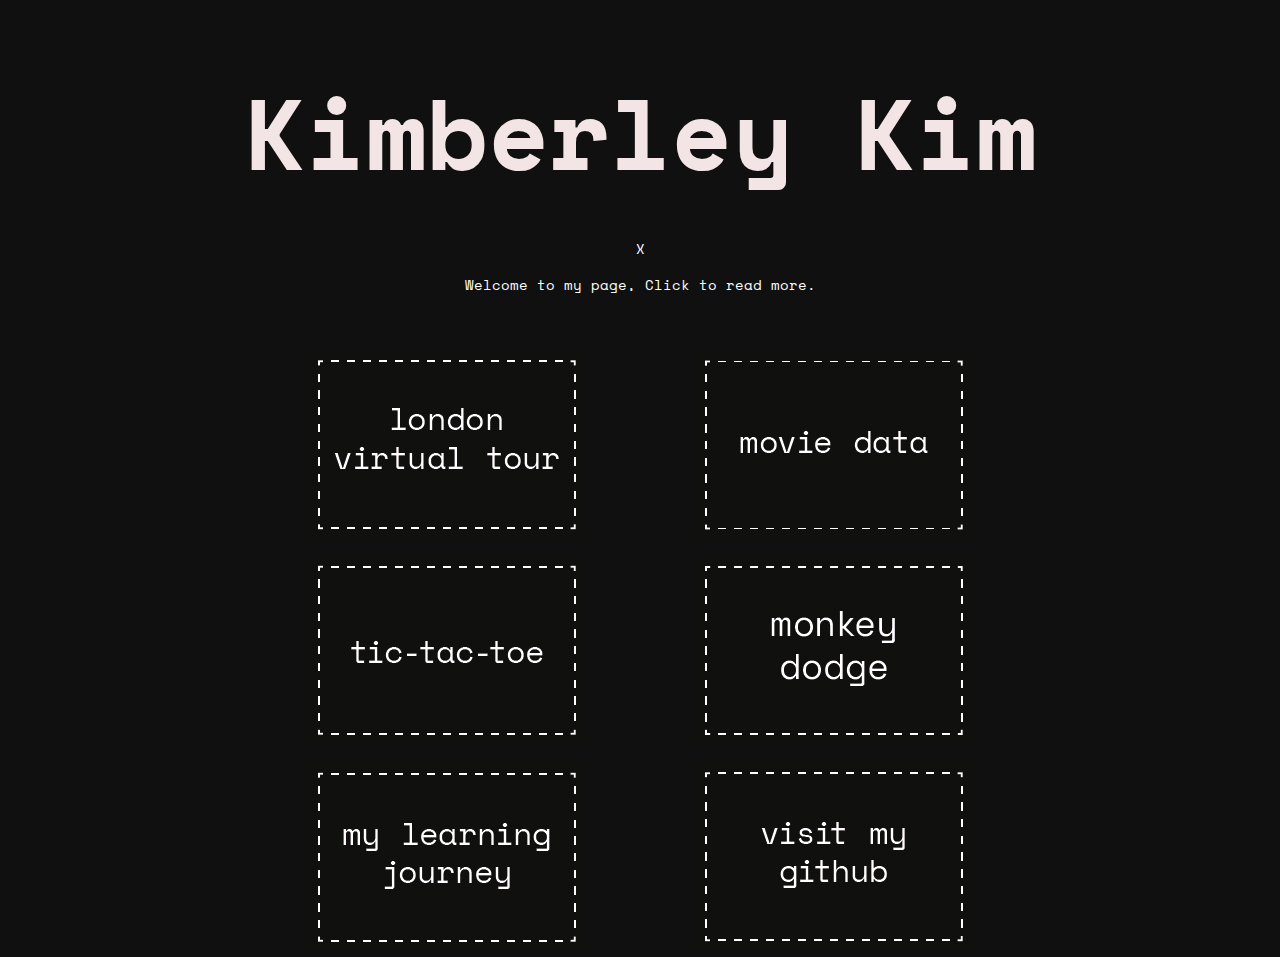
==== commit 9f88397c: "Progress" ====
--- a/index.html
+++ b/index.html
@@ -14,13 +14,16 @@
 
     <body>
         <h1>Kimberley Kim</h1>
-        <p class="intro">Welcome to my page,
+                    
+        <!-- Intro -->
+        <p class="intro">
+        <span class="dots">X</span>
         <span class="intromore">
         I am an architect by profession, and have always had a passion for everything related to technology.
             Coding however is a completely new world to me and I am fascinated by the endless possibilities it opens up.
             My hobbies include entertaining my friends with quirky games and designs, as well as exploring my interests in architecture.<br><br>
             Below is a project gallery that showcases a few coding projects that reflect these passions - I look forward to improving them as I develop more skills. </span></p>
-            <button class="readmorebutton">Click to read more. </button>
+            <button class="readmorebutton">Welcome to my page, Click to read more. </button>
             <br><br><br>
 
         <!-- Project Gallery -->
@@ -62,17 +65,17 @@
                 <img src="images/PJ-13.png" class="hover_img"></a></div></div>
 
         </div>
-
     
         <footer>
-        <!-- time -->
+
+        <!-- Time -->
         <p><div class="datetime">
             <div class="time"></div>
             <div class="date"></div>
             </div>
             </p>
 
-            <script src="C:\Users\kimbe\Documents\GitHub\projectgallery\my-script.js"></script>
+        <script src="my-script.js"></script>
             
         </footer>
 
--- a/my-styles.css
+++ b/my-styles.css
@@ -95,8 +95,12 @@
     color: rgb(255, 238, 0);
   }
 
-  .text.showmore.intromore{
-    display: inline;
+  .text.showmore .intromore{
+    display: inline;
+  }
+
+  .text.showmore .dots{
+    display: none;
   }
 
   /* Date Element */
@@ -106,9 +110,14 @@
     font-size: 14px;
     text-align: center;
     line-height: 150%;
-    padding-left: 30%;
-    padding-right: 30%;
-    display:block 
+    padding-right: 1%;
+  }
+
+  footer {
+    position: absolute;
+    bottom: 0;
+    width: 100%;
+    height: 50px;
   }
 
   /* Project Gallery Flexbox */
@@ -194,9 +203,8 @@
     display:block 
    }
    
-   
    /* Media Queries */
-  @media (max-width: 480px) {
+  @media (max-width: 180px) {
     h1 {
       font-size: 50px;
     }
